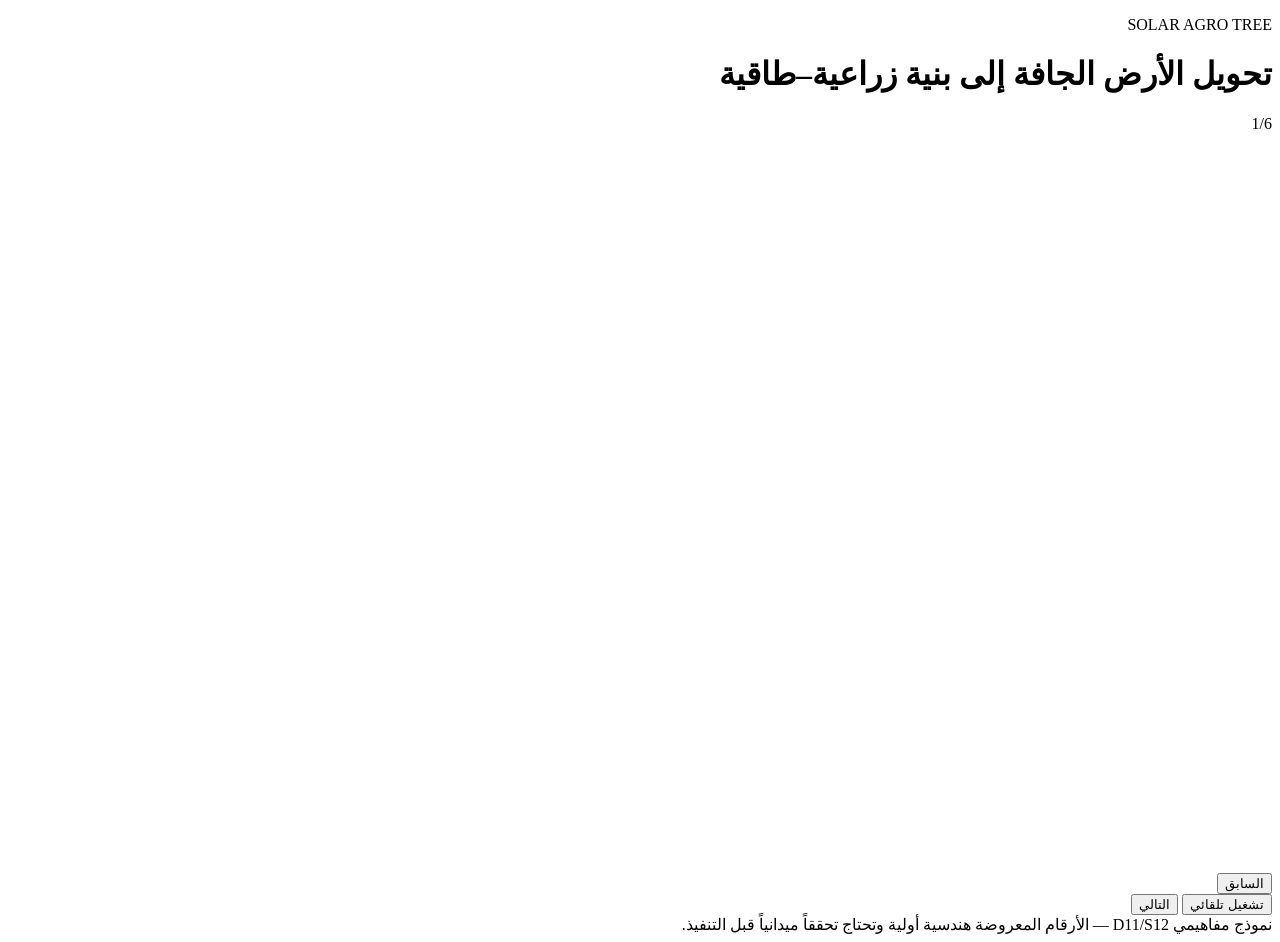
==== presentation/index.html @ ce4aa2e8 "feat: add interactive project presentation" ====
<!doctype html>
<html lang="ar" dir="rtl">
<head>
  <meta charset="utf-8" />
  <meta name="viewport" content="width=device-width,initial-scale=1" />
  <title>Solar Agro Tree — العرض التفاعلي</title>
  <meta name="description" content="عرض HTML5 تفاعلي لمشروع أشجار الطاقة الشمسية الزراعية." />
  <link rel="stylesheet" href="styles.css" />
</head>
<body>
  <main class="app-shell">
    <header class="topbar">
      <div>
        <p class="eyebrow">SOLAR AGRO TREE</p>
        <h1>تحويل الأرض الجافة إلى بنية زراعية–طاقية</h1>
      </div>
      <div class="counter" aria-live="polite"><span id="sceneIndex">1</span>/<span id="sceneTotal">6</span></div>
    </header>

    <section class="stage" aria-live="polite">
      <svg id="sceneSvg" viewBox="0 0 1200 680" role="img" aria-label="مشهد توضيحي متحرك"></svg>
      <aside class="scene-copy">
        <p id="sceneKicker" class="scene-kicker"></p>
        <h2 id="sceneTitle"></h2>
        <p id="sceneText"></p>
        <div id="sceneStats" class="stats"></div>
      </aside>
    </section>

    <nav class="controls" aria-label="التنقل بين المشاهد">
      <button id="prevBtn" type="button">السابق</button>
      <div id="dots" class="dots"></div>
      <button id="playBtn" type="button" aria-pressed="false">تشغيل تلقائي</button>
      <button id="nextBtn" type="button">التالي</button>
    </nav>

    <footer class="footer-note">
      نموذج مفاهيمي D11/S12 — الأرقام المعروضة هندسية أولية وتحتاج تحققاً ميدانياً قبل التنفيذ.
    </footer>
  </main>

  <script src="app.js"></script>
</body>
</html>
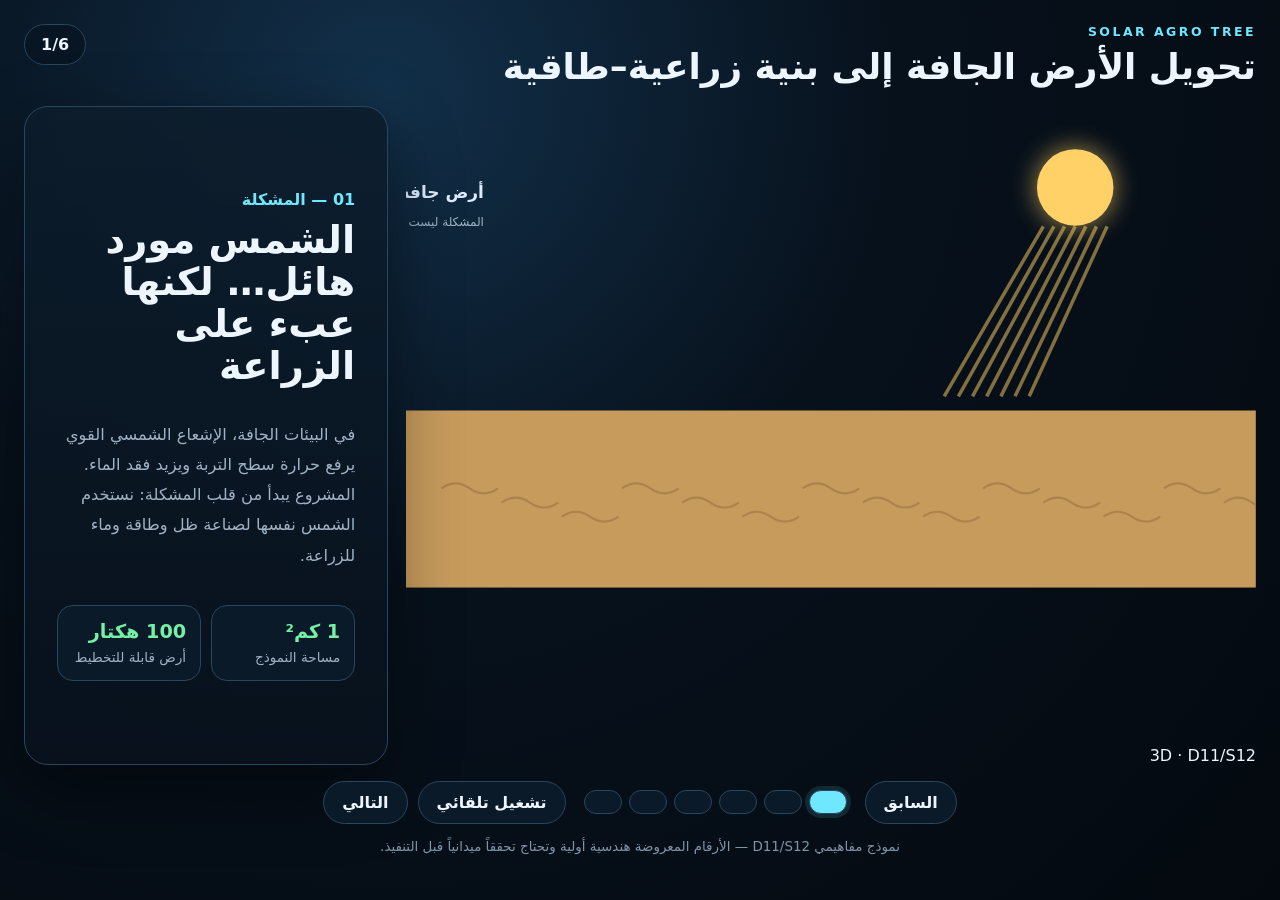
==== commit e6a2d4f2: "feat: integrate Three.js scene into presentation" ====
--- a/presentation/index.html
+++ b/presentation/index.html
@@ -14,11 +14,16 @@
         <p class="eyebrow">SOLAR AGRO TREE</p>
         <h1>تحويل الأرض الجافة إلى بنية زراعية–طاقية</h1>
       </div>
-      <div class="counter" aria-live="polite"><span id="sceneIndex">1</span>/<span id="sceneTotal">6</span></div>
+      <div class="counter" aria-live="polite"><span id="sceneIndex">1</span>/<span id="sceneTotal">7</span></div>
     </header>
 
     <section class="stage" aria-live="polite">
-      <svg id="sceneSvg" viewBox="0 0 1200 680" role="img" aria-label="مشهد توضيحي متحرك"></svg>
+      <div id="visualStage" class="visual-stage" data-mode="svg">
+        <svg id="sceneSvg" viewBox="0 0 1200 680" role="img" aria-label="مشهد توضيحي متحرك"></svg>
+        <canvas id="threeCanvas" aria-label="مشهد ثلاثي الأبعاد لشجرة الطاقة الشمسية والخلية السداسية"></canvas>
+        <div id="threeBadge" class="three-badge" aria-hidden="true">3D · D11/S12</div>
+      </div>
+
       <aside class="scene-copy">
         <p id="sceneKicker" class="scene-kicker"></p>
         <h2 id="sceneTitle"></h2>
@@ -40,5 +45,6 @@
   </main>
 
   <script src="app.js"></script>
+  <script type="module" src="three-inline.js"></script>
 </body>
 </html>
--- a/presentation/styles.css
+++ b/presentation/styles.css
@@ -0,0 +1 @@
+:root{--bg:#07111c;--panel:#0d1b2a;--panel2:#10263a;--text:#edf6ff;--muted:#9fb2c5;--accent:#6ee7ff;--accent2:#74f0a7;--line:#27465f;--warning:#ffd166}*{box-sizing:border-box}body{margin:0;background:radial-gradient(circle at 30% 10%,#12304a 0,#07111c 42%,#04090f 100%);color:var(--text);font-family:system-ui,-apple-system,"Segoe UI",Tahoma,Arial,sans-serif;min-height:100vh}.app-shell{max-width:1500px;margin:auto;padding:24px}.topbar{display:flex;justify-content:space-between;align-items:flex-start;gap:24px;margin-bottom:18px}.eyebrow{margin:0 0 6px;color:var(--accent);font-size:.78rem;letter-spacing:.2em;font-weight:800}.topbar h1{margin:0;font-size:clamp(1.4rem,2.8vw,2.5rem);line-height:1.2}.counter{border:1px solid var(--line);background:#081521cc;border-radius:999px;padding:10px 16px;font-weight:800}.stage{display:grid;grid-template-columns:minmax(0,1.75fr) minmax(300px,.75fr);gap:18px;min-height:650px}.stage>svg,.scene-copy{border:1px solid var(--line);background:linear-gradient(180deg,#0c1c2bde,#07111ce8);border-radius:24px;box-shadow:0 24px 70px #0007}.stage>svg{width:100%;height:100%;min-height:620px;overflow:hidden}.scene-copy{padding:32px;display:flex;flex-direction:column;justify-content:center}.scene-kicker{color:var(--accent);font-weight:800;margin:0 0 10px}.scene-copy h2{font-size:clamp(1.8rem,3vw,3rem);margin:0 0 16px;line-height:1.1}.scene-copy>p:not(.scene-kicker){color:var(--muted);line-height:1.85;font-size:1.02rem}.stats{display:grid;grid-template-columns:repeat(2,minmax(0,1fr));gap:10px;margin-top:18px}.stat{border:1px solid var(--line);border-radius:16px;padding:14px;background:#0b1a28}.stat strong{display:block;color:var(--accent2);font-size:1.2rem;margin-bottom:4px}.stat span{color:var(--muted);font-size:.85rem}.controls{display:flex;align-items:center;justify-content:center;gap:10px;margin-top:16px;flex-wrap:wrap}.controls button{border:1px solid var(--line);background:#0b1a28;color:var(--text);border-radius:999px;padding:11px 18px;cursor:pointer;font:inherit;font-weight:700}.controls button:hover{border-color:var(--accent);transform:translateY(-1px)}.dots{display:flex;gap:7px;padding:0 8px}.dot{width:10px;height:10px;border-radius:50%;border:0;padding:0;background:#35526a}.dot.active{background:var(--accent);box-shadow:0 0 0 4px #6ee7ff20}.footer-note{text-align:center;color:#7f96aa;font-size:.84rem;margin:15px 0}.svg-label{fill:#dcecff;font-size:24px;font-weight:800}.svg-small{fill:#9fb2c5;font-size:17px}.sun{fill:#ffd166;filter:drop-shadow(0 0 18px #ffd166aa)}.ground{fill:#c79b5c}.dry-line{stroke:#9e7547;stroke-width:3;fill:none;opacity:.65}.tree-trunk{fill:#334d5f;stroke:#6b8ba1;stroke-width:2}.panel{fill:#164a72;stroke:#6ee7ff;stroke-width:2}.panel-alt{fill:#123f61}.crop{stroke:#73d58d;stroke-width:5;stroke-linecap:round}.water{stroke:#55c9ff;stroke-width:8;fill:none;stroke-linecap:round;stroke-dasharray:14 12;animation:flow 1.2s linear infinite}.energy{stroke:#ffd166;stroke-width:7;fill:none;stroke-linecap:round;stroke-dasharray:10 9;animation:flow .9s linear infinite}.shadow{fill:#07111c;opacity:.43}.hex{fill:none;stroke:#6ee7ff66;stroke-width:2}.tree-dot{fill:#6ee7ff;stroke:#d9f8ff;stroke-width:1.3}.station{fill:#172f42;stroke:#ffd166;stroke-width:2}.tank{fill:#173c55;stroke:#55c9ff;stroke-width:2}.road{stroke:#7d8790;stroke-width:12;opacity:.55}.fade-in{animation:fade .6s ease both}.pulse{animation:pulse 2s ease-in-out infinite}@keyframes flow{to{stroke-dashoffset:-26}}@keyframes fade{from{opacity:0;transform:translateY(10px)}to{opacity:1;transform:none}}@keyframes pulse{0%,100%{opacity:.75}50%{opacity:1}}@media(max-width:980px){.stage{grid-template-columns:1fr}.stage>svg{min-height:480px}.scene-copy{min-height:auto;padding:24px}.topbar{align-items:center}.stats{grid-template-columns:1fr 1fr}}@media(max-width:600px){.app-shell{padding:12px}.topbar h1{font-size:1.35rem}.stage>svg{min-height:360px;border-radius:18px}.scene-copy{border-radius:18px}.stats{grid-template-columns:1fr}.controls button{padding:9px 13px}}
